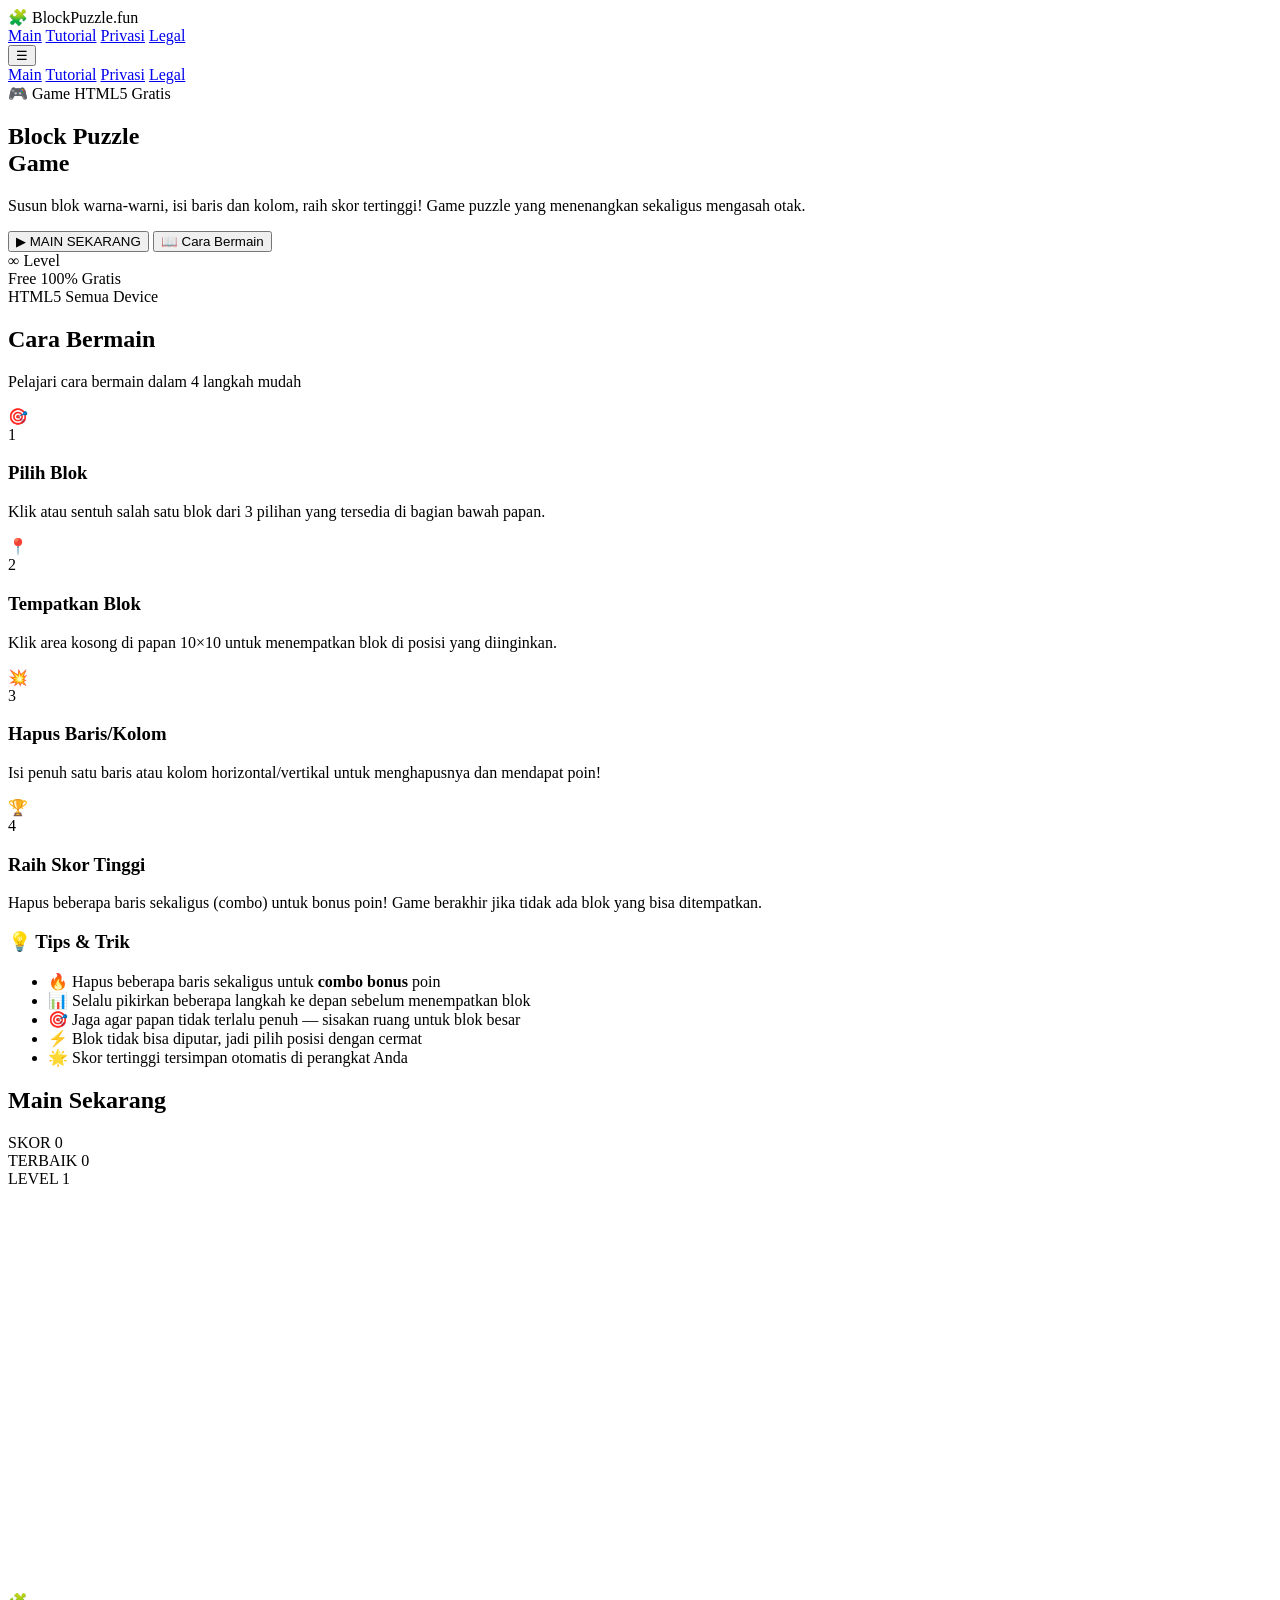
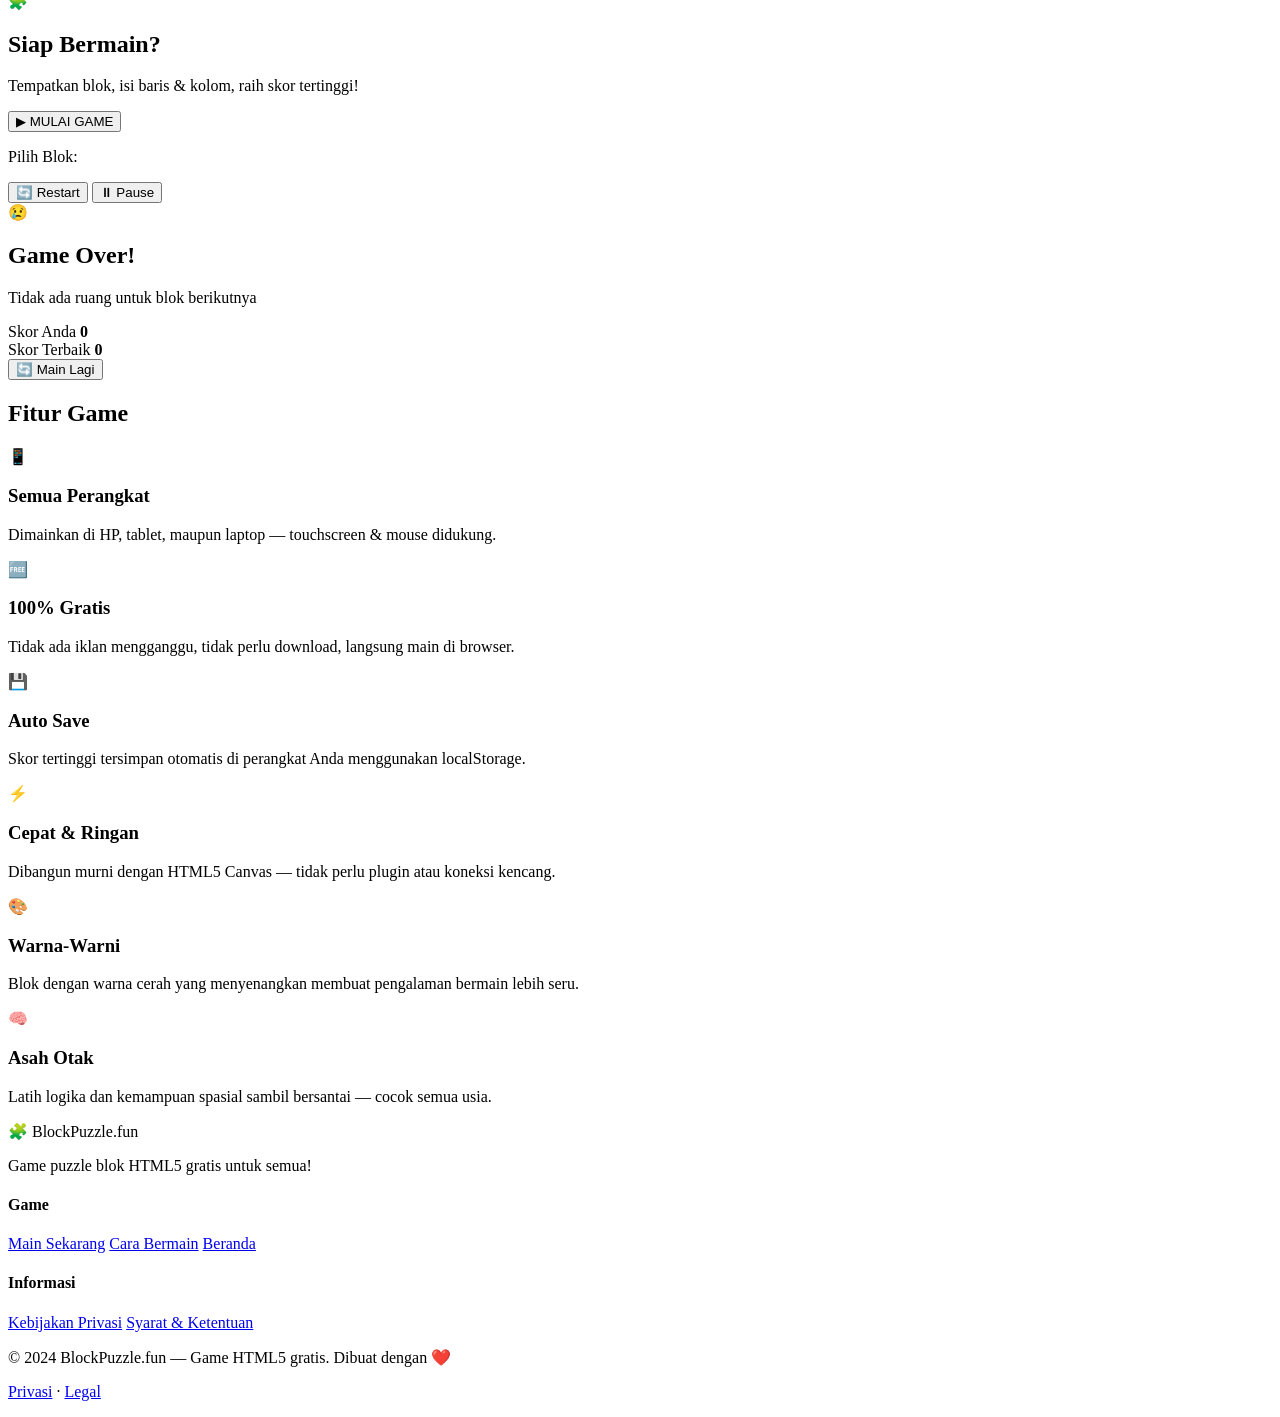
==== index.html @ 4b921b03 "Add index.html" ====
<!DOCTYPE html>
<html lang="id">
<head>
    <meta charset="UTF-8">
    <meta name="viewport" content="width=device-width, initial-scale=1.0">
    <meta name="description" content="Block Puzzle Game - Game puzzle blok seru dan menantang. Susun blok untuk mengisi baris dan kolom!">
    <meta name="keywords" content="block puzzle, game puzzle, html5 game, game gratis">
    <meta name="author" content="BlockPuzzle.fun">
    <meta property="og:title" content="Block Puzzle Game">
    <meta property="og:description" content="Game puzzle blok seru dan menantang secara gratis!">
    <meta property="og:type" content="website">
    <meta property="og:url" content="https://blockpuzzlegame.fun/">
    <title>Block Puzzle Game | BlockPuzzle.fun</title>
    <link rel="stylesheet" href="style.css">
    <link rel="preconnect" href="https://fonts.googleapis.com">
    <link href="https://fonts.googleapis.com/css2?family=Nunito:wght@400;600;700;800;900&display=swap" rel="stylesheet">
    <link rel="icon" type="image/svg+xml" href="favicon.svg">
</head>
<body>

<!-- HEADER -->
<header class="site-header">
    <div class="header-inner">
        <div class="logo">
            <span class="logo-icon">🧩</span>
            <span class="logo-text">Block<span class="logo-accent">Puzzle</span>.fun</span>
        </div>
        <nav class="header-nav">
            <a href="#game-section" class="nav-link">Main</a>
            <a href="#tutorial-section" class="nav-link">Tutorial</a>
            <a href="privacy.html" class="nav-link">Privasi</a>
            <a href="legal.html" class="nav-link">Legal</a>
        </nav>
        <button class="btn-menu" id="menuToggle" aria-label="Menu">☰</button>
    </div>
    <nav class="mobile-nav" id="mobileNav">
        <a href="#game-section" class="nav-link" onclick="closeMobileMenu()">Main</a>
        <a href="#tutorial-section" class="nav-link" onclick="closeMobileMenu()">Tutorial</a>
        <a href="privacy.html" class="nav-link">Privasi</a>
        <a href="legal.html" class="nav-link">Legal</a>
    </nav>
</header>

<!-- HERO / LANDING -->
<section class="hero-section" id="hero">
    <div class="hero-content">
        <div class="hero-badge">🎮 Game HTML5 Gratis</div>
        <h1 class="hero-title">Block Puzzle<br><span class="hero-title-accent">Game</span></h1>
        <p class="hero-desc">Susun blok warna-warni, isi baris dan kolom, raih skor tertinggi! Game puzzle yang menenangkan sekaligus mengasah otak.</p>
        <div class="hero-actions">
            <button class="btn-play" id="heroPlayBtn" onclick="startGame()">
                <span class="btn-play-icon">▶</span> MAIN SEKARANG
            </button>
            <button class="btn-tutorial" onclick="scrollToTutorial()">
                📖 Cara Bermain
            </button>
        </div>
        <div class="hero-stats">
            <div class="stat">
                <span class="stat-num">∞</span>
                <span class="stat-label">Level</span>
            </div>
            <div class="stat">
                <span class="stat-num">Free</span>
                <span class="stat-label">100% Gratis</span>
            </div>
            <div class="stat">
                <span class="stat-num">HTML5</span>
                <span class="stat-label">Semua Device</span>
            </div>
        </div>
    </div>
    <div class="hero-preview">
        <div class="preview-board">
            <div class="preview-grid" id="previewGrid"></div>
        </div>
    </div>
</section>

<!-- TUTORIAL SECTION -->
<section class="tutorial-section" id="tutorial-section">
    <div class="container">
        <h2 class="section-title">Cara Bermain</h2>
        <p class="section-desc">Pelajari cara bermain dalam 4 langkah mudah</p>
        <div class="tutorial-steps">
            <div class="tutorial-step">
                <div class="step-icon">🎯</div>
                <div class="step-num">1</div>
                <h3>Pilih Blok</h3>
                <p>Klik atau sentuh salah satu blok dari 3 pilihan yang tersedia di bagian bawah papan.</p>
            </div>
            <div class="tutorial-step">
                <div class="step-icon">📍</div>
                <div class="step-num">2</div>
                <h3>Tempatkan Blok</h3>
                <p>Klik area kosong di papan 10×10 untuk menempatkan blok di posisi yang diinginkan.</p>
            </div>
            <div class="tutorial-step">
                <div class="step-icon">💥</div>
                <div class="step-num">3</div>
                <h3>Hapus Baris/Kolom</h3>
                <p>Isi penuh satu baris atau kolom horizontal/vertikal untuk menghapusnya dan mendapat poin!</p>
            </div>
            <div class="tutorial-step">
                <div class="step-icon">🏆</div>
                <div class="step-num">4</div>
                <h3>Raih Skor Tinggi</h3>
                <p>Hapus beberapa baris sekaligus (combo) untuk bonus poin! Game berakhir jika tidak ada blok yang bisa ditempatkan.</p>
            </div>
        </div>

        <div class="tutorial-tips">
            <h3>💡 Tips & Trik</h3>
            <ul>
                <li>🔥 Hapus beberapa baris sekaligus untuk <strong>combo bonus</strong> poin</li>
                <li>📊 Selalu pikirkan beberapa langkah ke depan sebelum menempatkan blok</li>
                <li>🎯 Jaga agar papan tidak terlalu penuh — sisakan ruang untuk blok besar</li>
                <li>⚡ Blok tidak bisa diputar, jadi pilih posisi dengan cermat</li>
                <li>🌟 Skor tertinggi tersimpan otomatis di perangkat Anda</li>
            </ul>
        </div>
    </div>
</section>

<!-- GAME SECTION -->
<section class="game-section" id="game-section">
    <div class="container">
        <h2 class="section-title">Main Sekarang</h2>

        <!-- GAME UI -->
        <div class="game-wrapper">
            <!-- Score Panel -->
            <div class="score-panel">
                <div class="score-box">
                    <span class="score-label">SKOR</span>
                    <span class="score-value" id="scoreDisplay">0</span>
                </div>
                <div class="score-box">
                    <span class="score-label">TERBAIK</span>
                    <span class="score-value" id="bestScoreDisplay">0</span>
                </div>
                <div class="score-box">
                    <span class="score-label">LEVEL</span>
                    <span class="score-value" id="levelDisplay">1</span>
                </div>
            </div>

            <!-- Game Board -->
            <div class="board-container">
                <canvas id="gameCanvas" width="400" height="400"></canvas>
                <div class="board-overlay" id="boardOverlay">
                    <div class="overlay-content" id="overlayContent">
                        <div class="start-screen" id="startScreen">
                            <div class="start-icon">🧩</div>
                            <h2>Siap Bermain?</h2>
                            <p>Tempatkan blok, isi baris & kolom, raih skor tertinggi!</p>
                            <button class="btn-start" onclick="startGame()">▶ MULAI GAME</button>
                        </div>
                    </div>
                </div>
            </div>

            <!-- Piece Panel -->
            <div class="piece-panel">
                <p class="piece-label">Pilih Blok:</p>
                <div class="piece-tray" id="pieceTray"></div>
            </div>

            <!-- Game Controls -->
            <div class="game-controls">
                <button class="btn-control" onclick="restartGame()" title="Restart">🔄 Restart</button>
                <button class="btn-control" onclick="togglePause()" id="pauseBtn" title="Pause">⏸ Pause</button>
            </div>
        </div>

        <!-- Combo Message -->
        <div class="combo-msg" id="comboMsg"></div>

        <!-- Game Over Modal -->
        <div class="modal-overlay" id="gameOverModal">
            <div class="modal-box">
                <div class="modal-icon">😢</div>
                <h2>Game Over!</h2>
                <p>Tidak ada ruang untuk blok berikutnya</p>
                <div class="modal-scores">
                    <div class="modal-score-item">
                        <span>Skor Anda</span>
                        <strong id="finalScore">0</strong>
                    </div>
                    <div class="modal-score-item">
                        <span>Skor Terbaik</span>
                        <strong id="finalBest">0</strong>
                    </div>
                </div>
                <div class="modal-actions">
                    <button class="btn-start" onclick="restartGame()">🔄 Main Lagi</button>
                </div>
            </div>
        </div>
    </div>
</section>

<!-- FEATURES SECTION -->
<section class="features-section">
    <div class="container">
        <h2 class="section-title">Fitur Game</h2>
        <div class="features-grid">
            <div class="feature-card">
                <div class="feature-icon">📱</div>
                <h3>Semua Perangkat</h3>
                <p>Dimainkan di HP, tablet, maupun laptop — touchscreen & mouse didukung.</p>
            </div>
            <div class="feature-card">
                <div class="feature-icon">🆓</div>
                <h3>100% Gratis</h3>
                <p>Tidak ada iklan mengganggu, tidak perlu download, langsung main di browser.</p>
            </div>
            <div class="feature-card">
                <div class="feature-icon">💾</div>
                <h3>Auto Save</h3>
                <p>Skor tertinggi tersimpan otomatis di perangkat Anda menggunakan localStorage.</p>
            </div>
            <div class="feature-card">
                <div class="feature-icon">⚡</div>
                <h3>Cepat & Ringan</h3>
                <p>Dibangun murni dengan HTML5 Canvas — tidak perlu plugin atau koneksi kencang.</p>
            </div>
            <div class="feature-card">
                <div class="feature-icon">🎨</div>
                <h3>Warna-Warni</h3>
                <p>Blok dengan warna cerah yang menyenangkan membuat pengalaman bermain lebih seru.</p>
            </div>
            <div class="feature-card">
                <div class="feature-icon">🧠</div>
                <h3>Asah Otak</h3>
                <p>Latih logika dan kemampuan spasial sambil bersantai — cocok semua usia.</p>
            </div>
        </div>
    </div>
</section>

<!-- FOOTER -->
<footer class="site-footer">
    <div class="footer-inner">
        <div class="footer-brand">
            <div class="logo">
                <span class="logo-icon">🧩</span>
                <span class="logo-text">Block<span class="logo-accent">Puzzle</span>.fun</span>
            </div>
            <p class="footer-tagline">Game puzzle blok HTML5 gratis untuk semua!</p>
        </div>
        <div class="footer-links">
            <div class="footer-col">
                <h4>Game</h4>
                <a href="#game-section">Main Sekarang</a>
                <a href="#tutorial-section">Cara Bermain</a>
                <a href="#hero">Beranda</a>
            </div>
            <div class="footer-col">
                <h4>Informasi</h4>
                <a href="privacy.html">Kebijakan Privasi</a>
                <a href="legal.html">Syarat & Ketentuan</a>
            </div>
        </div>
    </div>
    <div class="footer-bottom">
        <p>© 2024 BlockPuzzle.fun — Game HTML5 gratis. Dibuat dengan ❤️</p>
        <p class="footer-legal-links">
            <a href="privacy.html">Privasi</a> · <a href="legal.html">Legal</a>
        </p>
    </div>
</footer>

<script src="game.js"></script>
</body>
</html>
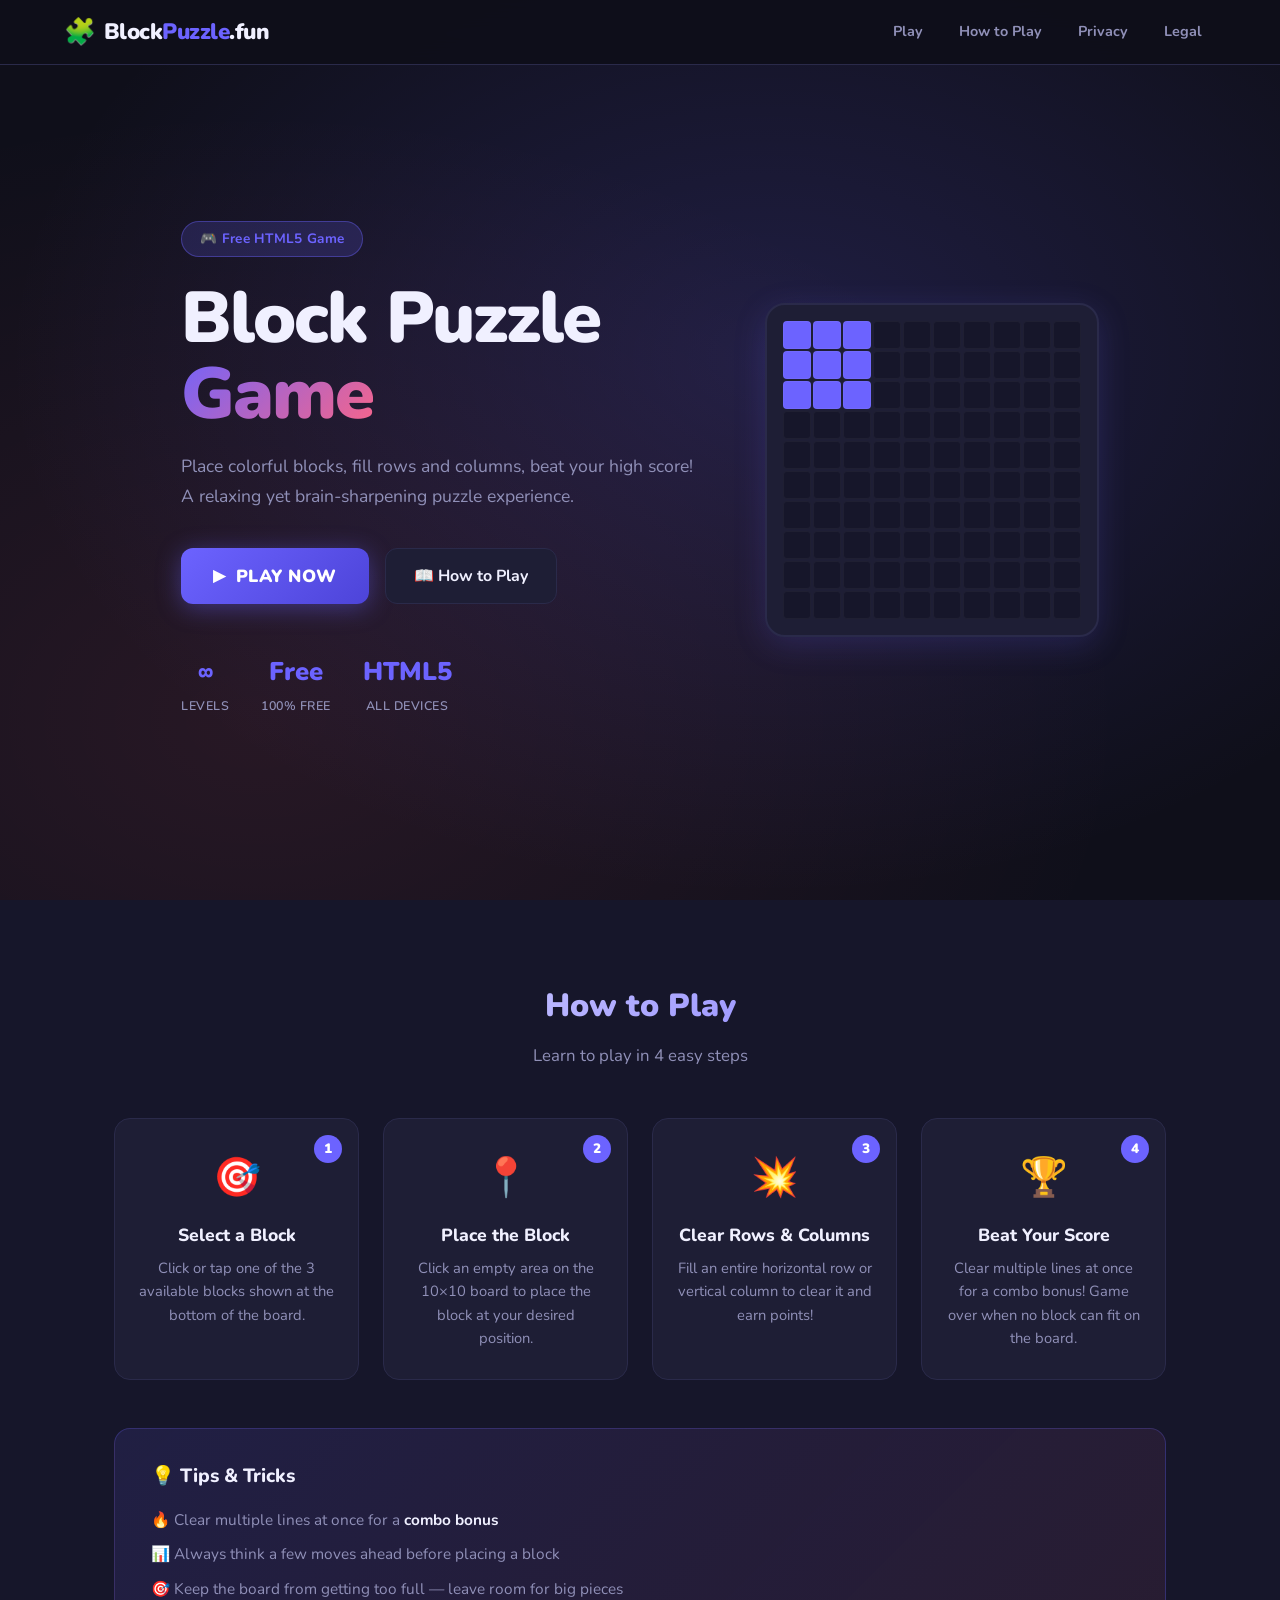
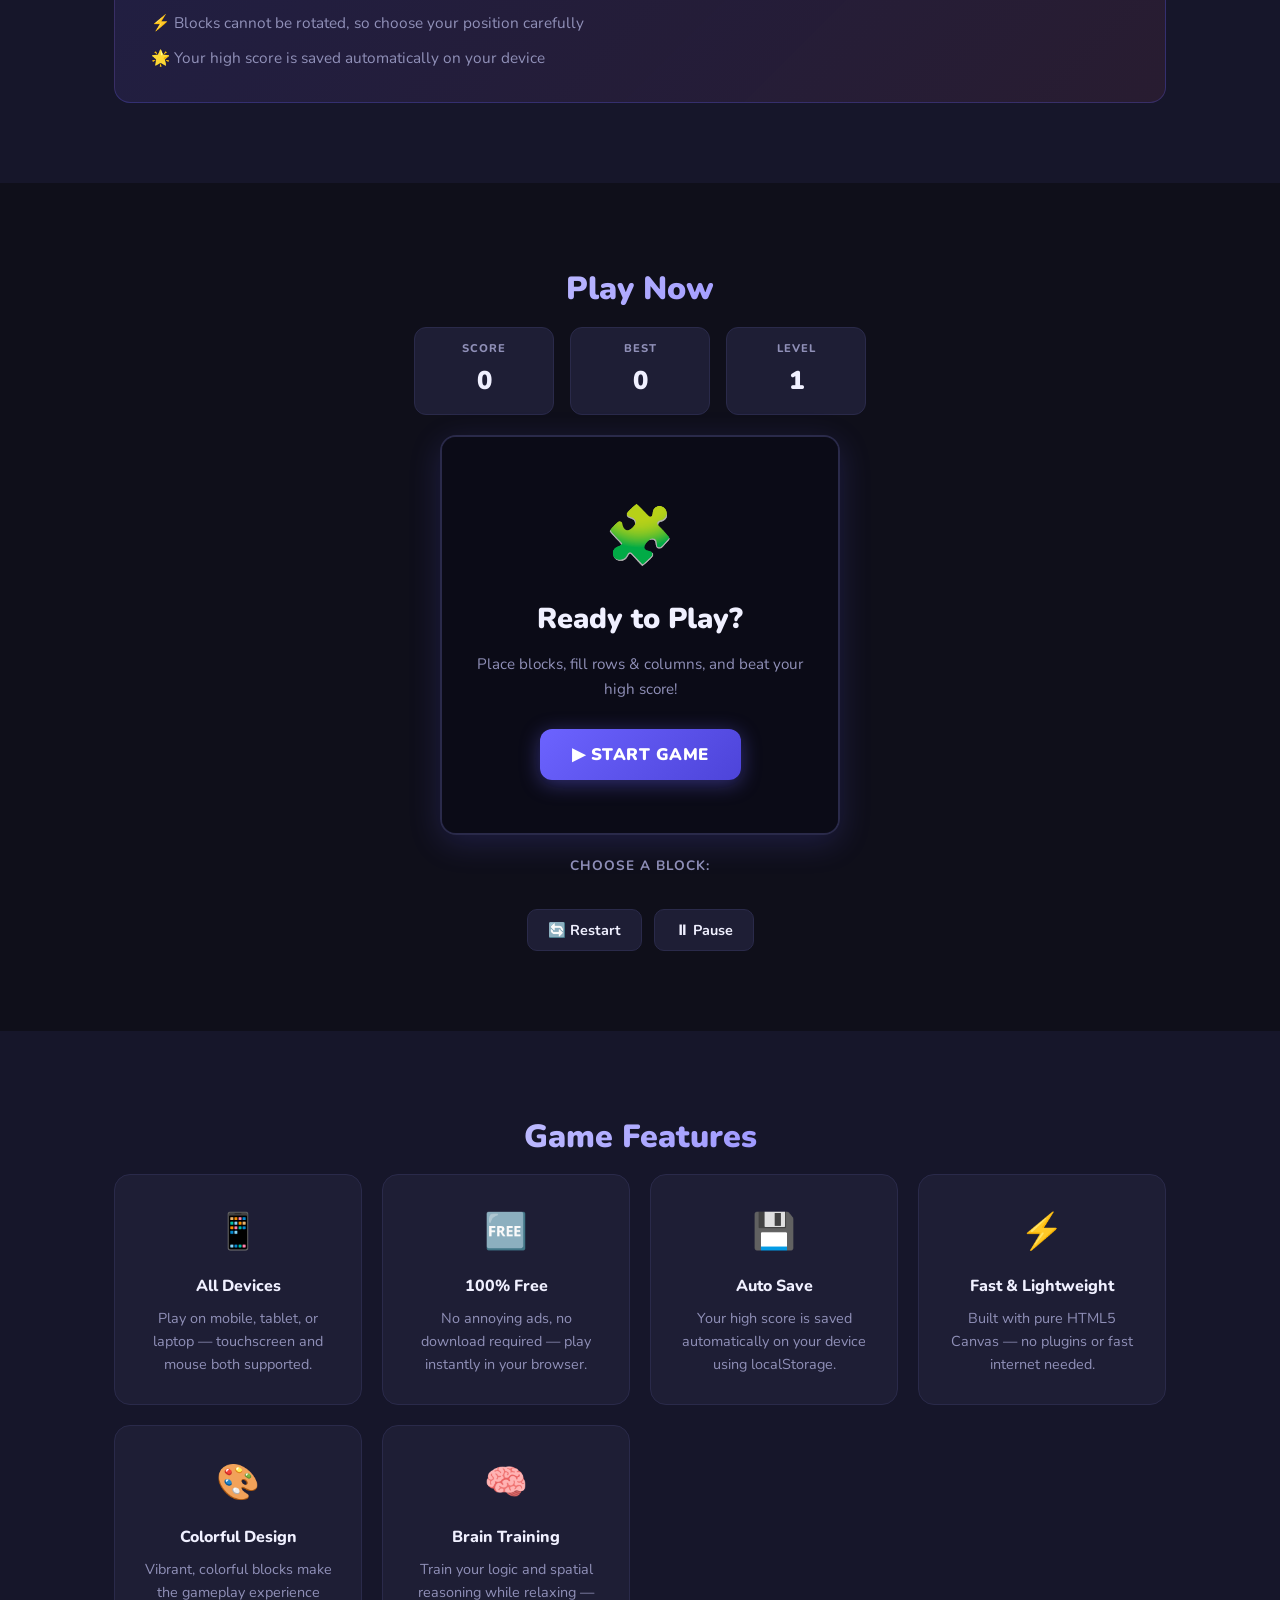
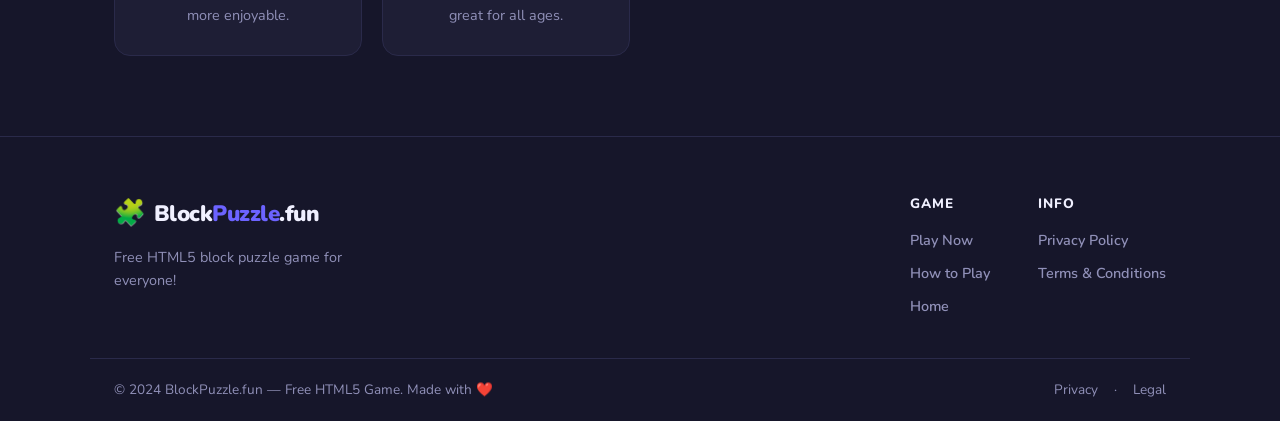
==== commit d75474e6: "Add index.html" ====
--- a/index.html
+++ b/index.html
@@ -1,13 +1,13 @@
 <!DOCTYPE html>
-<html lang="id">
+<html lang="en">
 <head>
     <meta charset="UTF-8">
     <meta name="viewport" content="width=device-width, initial-scale=1.0">
-    <meta name="description" content="Block Puzzle Game - Game puzzle blok seru dan menantang. Susun blok untuk mengisi baris dan kolom!">
-    <meta name="keywords" content="block puzzle, game puzzle, html5 game, game gratis">
+    <meta name="description" content="Block Puzzle Game - A fun and challenging HTML5 block puzzle game. Stack blocks to fill rows and columns!">
+    <meta name="keywords" content="block puzzle, puzzle game, html5 game, free game, brain game">
     <meta name="author" content="BlockPuzzle.fun">
     <meta property="og:title" content="Block Puzzle Game">
-    <meta property="og:description" content="Game puzzle blok seru dan menantang secara gratis!">
+    <meta property="og:description" content="A fun and challenging block puzzle game — free to play!">
     <meta property="og:type" content="website">
     <meta property="og:url" content="https://blockpuzzlegame.fun/">
     <title>Block Puzzle Game | BlockPuzzle.fun</title>
@@ -26,17 +26,17 @@
             <span class="logo-text">Block<span class="logo-accent">Puzzle</span>.fun</span>
         </div>
         <nav class="header-nav">
-            <a href="#game-section" class="nav-link">Main</a>
-            <a href="#tutorial-section" class="nav-link">Tutorial</a>
-            <a href="privacy.html" class="nav-link">Privasi</a>
+            <a href="#game-section" class="nav-link">Play</a>
+            <a href="#tutorial-section" class="nav-link">How to Play</a>
+            <a href="privacy.html" class="nav-link">Privacy</a>
             <a href="legal.html" class="nav-link">Legal</a>
         </nav>
         <button class="btn-menu" id="menuToggle" aria-label="Menu">☰</button>
     </div>
     <nav class="mobile-nav" id="mobileNav">
-        <a href="#game-section" class="nav-link" onclick="closeMobileMenu()">Main</a>
-        <a href="#tutorial-section" class="nav-link" onclick="closeMobileMenu()">Tutorial</a>
-        <a href="privacy.html" class="nav-link">Privasi</a>
+        <a href="#game-section" class="nav-link" onclick="closeMobileMenu()">Play</a>
+        <a href="#tutorial-section" class="nav-link" onclick="closeMobileMenu()">How to Play</a>
+        <a href="privacy.html" class="nav-link">Privacy</a>
         <a href="legal.html" class="nav-link">Legal</a>
     </nav>
 </header>
@@ -44,29 +44,29 @@
 <!-- HERO / LANDING -->
 <section class="hero-section" id="hero">
     <div class="hero-content">
-        <div class="hero-badge">🎮 Game HTML5 Gratis</div>
+        <div class="hero-badge">🎮 Free HTML5 Game</div>
         <h1 class="hero-title">Block Puzzle<br><span class="hero-title-accent">Game</span></h1>
-        <p class="hero-desc">Susun blok warna-warni, isi baris dan kolom, raih skor tertinggi! Game puzzle yang menenangkan sekaligus mengasah otak.</p>
+        <p class="hero-desc">Place colorful blocks, fill rows and columns, beat your high score! A relaxing yet brain-sharpening puzzle experience.</p>
         <div class="hero-actions">
             <button class="btn-play" id="heroPlayBtn" onclick="startGame()">
-                <span class="btn-play-icon">▶</span> MAIN SEKARANG
+                <span class="btn-play-icon">▶</span> PLAY NOW
             </button>
             <button class="btn-tutorial" onclick="scrollToTutorial()">
-                📖 Cara Bermain
+                📖 How to Play
             </button>
         </div>
         <div class="hero-stats">
             <div class="stat">
                 <span class="stat-num">∞</span>
-                <span class="stat-label">Level</span>
+                <span class="stat-label">Levels</span>
             </div>
             <div class="stat">
                 <span class="stat-num">Free</span>
-                <span class="stat-label">100% Gratis</span>
+                <span class="stat-label">100% Free</span>
             </div>
             <div class="stat">
                 <span class="stat-num">HTML5</span>
-                <span class="stat-label">Semua Device</span>
+                <span class="stat-label">All Devices</span>
             </div>
         </div>
     </div>
@@ -80,43 +80,43 @@
 <!-- TUTORIAL SECTION -->
 <section class="tutorial-section" id="tutorial-section">
     <div class="container">
-        <h2 class="section-title">Cara Bermain</h2>
-        <p class="section-desc">Pelajari cara bermain dalam 4 langkah mudah</p>
+        <h2 class="section-title">How to Play</h2>
+        <p class="section-desc">Learn to play in 4 easy steps</p>
         <div class="tutorial-steps">
             <div class="tutorial-step">
                 <div class="step-icon">🎯</div>
                 <div class="step-num">1</div>
-                <h3>Pilih Blok</h3>
-                <p>Klik atau sentuh salah satu blok dari 3 pilihan yang tersedia di bagian bawah papan.</p>
+                <h3>Select a Block</h3>
+                <p>Click or tap one of the 3 available blocks shown at the bottom of the board.</p>
             </div>
             <div class="tutorial-step">
                 <div class="step-icon">📍</div>
                 <div class="step-num">2</div>
-                <h3>Tempatkan Blok</h3>
-                <p>Klik area kosong di papan 10×10 untuk menempatkan blok di posisi yang diinginkan.</p>
+                <h3>Place the Block</h3>
+                <p>Click an empty area on the 10×10 board to place the block at your desired position.</p>
             </div>
             <div class="tutorial-step">
                 <div class="step-icon">💥</div>
                 <div class="step-num">3</div>
-                <h3>Hapus Baris/Kolom</h3>
-                <p>Isi penuh satu baris atau kolom horizontal/vertikal untuk menghapusnya dan mendapat poin!</p>
+                <h3>Clear Rows & Columns</h3>
+                <p>Fill an entire horizontal row or vertical column to clear it and earn points!</p>
             </div>
             <div class="tutorial-step">
                 <div class="step-icon">🏆</div>
                 <div class="step-num">4</div>
-                <h3>Raih Skor Tinggi</h3>
-                <p>Hapus beberapa baris sekaligus (combo) untuk bonus poin! Game berakhir jika tidak ada blok yang bisa ditempatkan.</p>
+                <h3>Beat Your Score</h3>
+                <p>Clear multiple lines at once for a combo bonus! Game over when no block can fit on the board.</p>
             </div>
         </div>
 
         <div class="tutorial-tips">
-            <h3>💡 Tips & Trik</h3>
+            <h3>💡 Tips & Tricks</h3>
             <ul>
-                <li>🔥 Hapus beberapa baris sekaligus untuk <strong>combo bonus</strong> poin</li>
-                <li>📊 Selalu pikirkan beberapa langkah ke depan sebelum menempatkan blok</li>
-                <li>🎯 Jaga agar papan tidak terlalu penuh — sisakan ruang untuk blok besar</li>
-                <li>⚡ Blok tidak bisa diputar, jadi pilih posisi dengan cermat</li>
-                <li>🌟 Skor tertinggi tersimpan otomatis di perangkat Anda</li>
+                <li>🔥 Clear multiple lines at once for a <strong>combo bonus</strong></li>
+                <li>📊 Always think a few moves ahead before placing a block</li>
+                <li>🎯 Keep the board from getting too full — leave room for big pieces</li>
+                <li>⚡ Blocks cannot be rotated, so choose your position carefully</li>
+                <li>🌟 Your high score is saved automatically on your device</li>
             </ul>
         </div>
     </div>
@@ -125,18 +125,18 @@
 <!-- GAME SECTION -->
 <section class="game-section" id="game-section">
     <div class="container">
-        <h2 class="section-title">Main Sekarang</h2>
+        <h2 class="section-title">Play Now</h2>
 
         <!-- GAME UI -->
         <div class="game-wrapper">
             <!-- Score Panel -->
             <div class="score-panel">
                 <div class="score-box">
-                    <span class="score-label">SKOR</span>
+                    <span class="score-label">SCORE</span>
                     <span class="score-value" id="scoreDisplay">0</span>
                 </div>
                 <div class="score-box">
-                    <span class="score-label">TERBAIK</span>
+                    <span class="score-label">BEST</span>
                     <span class="score-value" id="bestScoreDisplay">0</span>
                 </div>
                 <div class="score-box">
@@ -152,9 +152,9 @@
                     <div class="overlay-content" id="overlayContent">
                         <div class="start-screen" id="startScreen">
                             <div class="start-icon">🧩</div>
-                            <h2>Siap Bermain?</h2>
-                            <p>Tempatkan blok, isi baris & kolom, raih skor tertinggi!</p>
-                            <button class="btn-start" onclick="startGame()">▶ MULAI GAME</button>
+                            <h2>Ready to Play?</h2>
+                            <p>Place blocks, fill rows & columns, and beat your high score!</p>
+                            <button class="btn-start" onclick="startGame()">▶ START GAME</button>
                         </div>
                     </div>
                 </div>
@@ -162,7 +162,7 @@
 
             <!-- Piece Panel -->
             <div class="piece-panel">
-                <p class="piece-label">Pilih Blok:</p>
+                <p class="piece-label">Choose a Block:</p>
                 <div class="piece-tray" id="pieceTray"></div>
             </div>
 
@@ -181,19 +181,19 @@
             <div class="modal-box">
                 <div class="modal-icon">😢</div>
                 <h2>Game Over!</h2>
-                <p>Tidak ada ruang untuk blok berikutnya</p>
+                <p>No more room for the next block</p>
                 <div class="modal-scores">
                     <div class="modal-score-item">
-                        <span>Skor Anda</span>
+                        <span>Your Score</span>
                         <strong id="finalScore">0</strong>
                     </div>
                     <div class="modal-score-item">
-                        <span>Skor Terbaik</span>
+                        <span>Best Score</span>
                         <strong id="finalBest">0</strong>
                     </div>
                 </div>
                 <div class="modal-actions">
-                    <button class="btn-start" onclick="restartGame()">🔄 Main Lagi</button>
+                    <button class="btn-start" onclick="restartGame()">🔄 Play Again</button>
                 </div>
             </div>
         </div>
@@ -203,37 +203,37 @@
 <!-- FEATURES SECTION -->
 <section class="features-section">
     <div class="container">
-        <h2 class="section-title">Fitur Game</h2>
+        <h2 class="section-title">Game Features</h2>
         <div class="features-grid">
             <div class="feature-card">
                 <div class="feature-icon">📱</div>
-                <h3>Semua Perangkat</h3>
-                <p>Dimainkan di HP, tablet, maupun laptop — touchscreen & mouse didukung.</p>
+                <h3>All Devices</h3>
+                <p>Play on mobile, tablet, or laptop — touchscreen and mouse both supported.</p>
             </div>
             <div class="feature-card">
                 <div class="feature-icon">🆓</div>
-                <h3>100% Gratis</h3>
-                <p>Tidak ada iklan mengganggu, tidak perlu download, langsung main di browser.</p>
+                <h3>100% Free</h3>
+                <p>No annoying ads, no download required — play instantly in your browser.</p>
             </div>
             <div class="feature-card">
                 <div class="feature-icon">💾</div>
                 <h3>Auto Save</h3>
-                <p>Skor tertinggi tersimpan otomatis di perangkat Anda menggunakan localStorage.</p>
+                <p>Your high score is saved automatically on your device using localStorage.</p>
             </div>
             <div class="feature-card">
                 <div class="feature-icon">⚡</div>
-                <h3>Cepat & Ringan</h3>
-                <p>Dibangun murni dengan HTML5 Canvas — tidak perlu plugin atau koneksi kencang.</p>
+                <h3>Fast & Lightweight</h3>
+                <p>Built with pure HTML5 Canvas — no plugins or fast internet needed.</p>
             </div>
             <div class="feature-card">
                 <div class="feature-icon">🎨</div>
-                <h3>Warna-Warni</h3>
-                <p>Blok dengan warna cerah yang menyenangkan membuat pengalaman bermain lebih seru.</p>
+                <h3>Colorful Design</h3>
+                <p>Vibrant, colorful blocks make the gameplay experience more enjoyable.</p>
             </div>
             <div class="feature-card">
                 <div class="feature-icon">🧠</div>
-                <h3>Asah Otak</h3>
-                <p>Latih logika dan kemampuan spasial sambil bersantai — cocok semua usia.</p>
+                <h3>Brain Training</h3>
+                <p>Train your logic and spatial reasoning while relaxing — great for all ages.</p>
             </div>
         </div>
     </div>
@@ -247,26 +247,26 @@
                 <span class="logo-icon">🧩</span>
                 <span class="logo-text">Block<span class="logo-accent">Puzzle</span>.fun</span>
             </div>
-            <p class="footer-tagline">Game puzzle blok HTML5 gratis untuk semua!</p>
+            <p class="footer-tagline">Free HTML5 block puzzle game for everyone!</p>
         </div>
         <div class="footer-links">
             <div class="footer-col">
                 <h4>Game</h4>
-                <a href="#game-section">Main Sekarang</a>
-                <a href="#tutorial-section">Cara Bermain</a>
-                <a href="#hero">Beranda</a>
+                <a href="#game-section">Play Now</a>
+                <a href="#tutorial-section">How to Play</a>
+                <a href="#hero">Home</a>
             </div>
             <div class="footer-col">
-                <h4>Informasi</h4>
-                <a href="privacy.html">Kebijakan Privasi</a>
-                <a href="legal.html">Syarat & Ketentuan</a>
+                <h4>Info</h4>
+                <a href="privacy.html">Privacy Policy</a>
+                <a href="legal.html">Terms & Conditions</a>
             </div>
         </div>
     </div>
     <div class="footer-bottom">
-        <p>© 2024 BlockPuzzle.fun — Game HTML5 gratis. Dibuat dengan ❤️</p>
+        <p>© 2024 BlockPuzzle.fun — Free HTML5 Game. Made with ❤️</p>
         <p class="footer-legal-links">
-            <a href="privacy.html">Privasi</a> · <a href="legal.html">Legal</a>
+            <a href="privacy.html">Privacy</a> · <a href="legal.html">Legal</a>
         </p>
     </div>
 </footer>
--- a/style.css
+++ b/style.css
@@ -0,0 +1,491 @@
+/* ===== RESET & BASE ===== */
+*, *::before, *::after { box-sizing: border-box; margin: 0; padding: 0; }
+
+:root {
+    --primary: #6c63ff;
+    --primary-dark: #4d44d9;
+    --accent: #ff6584;
+    --accent2: #43e97b;
+    --bg: #0f0f1a;
+    --bg2: #16162a;
+    --bg3: #1e1e35;
+    --card: #1e1e35;
+    --text: #f0f0ff;
+    --text-muted: #9090b8;
+    --border: #2a2a4a;
+    --shadow: 0 8px 32px rgba(108,99,255,0.18);
+    --radius: 16px;
+    --radius-sm: 10px;
+}
+
+html { scroll-behavior: smooth; }
+
+body {
+    font-family: 'Nunito', sans-serif;
+    background: var(--bg);
+    color: var(--text);
+    line-height: 1.6;
+    overflow-x: hidden;
+}
+
+a { color: var(--primary); text-decoration: none; transition: color 0.2s; }
+a:hover { color: var(--accent); }
+
+/* ===== SCROLLBAR ===== */
+::-webkit-scrollbar { width: 6px; }
+::-webkit-scrollbar-track { background: var(--bg2); }
+::-webkit-scrollbar-thumb { background: var(--primary); border-radius: 3px; }
+
+/* ===== HEADER ===== */
+.site-header {
+    position: fixed; top: 0; left: 0; right: 0; z-index: 1000;
+    background: rgba(15,15,26,0.92);
+    backdrop-filter: blur(16px);
+    border-bottom: 1px solid var(--border);
+}
+
+.header-inner {
+    max-width: 1200px; margin: 0 auto;
+    padding: 0 24px;
+    height: 64px;
+    display: flex; align-items: center; justify-content: space-between;
+}
+
+.logo {
+    display: flex; align-items: center; gap: 8px;
+    font-size: 1.4rem; font-weight: 900; letter-spacing: -0.5px;
+    text-decoration: none; color: var(--text);
+}
+.logo-icon { font-size: 1.6rem; }
+.logo-accent { color: var(--primary); }
+
+.header-nav { display: flex; gap: 8px; align-items: center; }
+.nav-link {
+    padding: 6px 14px; border-radius: 8px; font-weight: 700; font-size: 0.9rem;
+    color: var(--text-muted); transition: all 0.2s;
+}
+.nav-link:hover { color: var(--text); background: var(--bg3); }
+
+.btn-menu {
+    display: none; background: none; border: none; color: var(--text);
+    font-size: 1.5rem; cursor: pointer; padding: 4px 8px;
+}
+
+.mobile-nav {
+    display: none; flex-direction: column;
+    padding: 12px 24px 16px;
+    border-top: 1px solid var(--border);
+    background: var(--bg2);
+}
+.mobile-nav.open { display: flex; }
+.mobile-nav .nav-link { padding: 10px 0; font-size: 1rem; border-bottom: 1px solid var(--border); }
+
+@media (max-width: 700px) {
+    .header-nav { display: none; }
+    .btn-menu { display: block; }
+}
+
+/* ===== CONTAINER ===== */
+.container { max-width: 1100px; margin: 0 auto; padding: 0 24px; }
+
+/* ===== SECTION TITLES ===== */
+.section-title {
+    font-size: 2rem; font-weight: 900; text-align: center;
+    margin-bottom: 12px;
+    background: linear-gradient(135deg, var(--text), var(--primary));
+    -webkit-background-clip: text; -webkit-text-fill-color: transparent;
+}
+.section-desc {
+    text-align: center; color: var(--text-muted);
+    font-size: 1.05rem; margin-bottom: 48px;
+}
+
+/* ===== HERO SECTION ===== */
+.hero-section {
+    min-height: 100vh;
+    display: flex; align-items: center; justify-content: center;
+    gap: 64px; flex-wrap: wrap;
+    padding: 100px 40px 60px;
+    background: radial-gradient(ellipse at 60% 40%, rgba(108,99,255,0.18) 0%, transparent 70%),
+                radial-gradient(ellipse at 20% 80%, rgba(255,101,132,0.10) 0%, transparent 60%),
+                var(--bg);
+}
+
+.hero-content { max-width: 520px; }
+
+.hero-badge {
+    display: inline-block;
+    background: rgba(108,99,255,0.18); border: 1px solid rgba(108,99,255,0.4);
+    color: var(--primary); border-radius: 99px;
+    padding: 6px 18px; font-size: 0.85rem; font-weight: 700;
+    margin-bottom: 24px; letter-spacing: 0.3px;
+}
+
+.hero-title {
+    font-size: clamp(2.8rem, 6vw, 4.5rem); font-weight: 900;
+    line-height: 1.05; margin-bottom: 20px;
+    letter-spacing: -2px;
+}
+.hero-title-accent {
+    background: linear-gradient(135deg, var(--primary), var(--accent));
+    -webkit-background-clip: text; -webkit-text-fill-color: transparent;
+}
+
+.hero-desc {
+    font-size: 1.1rem; color: var(--text-muted);
+    margin-bottom: 36px; line-height: 1.7;
+}
+
+.hero-actions { display: flex; gap: 16px; flex-wrap: wrap; margin-bottom: 48px; }
+
+.btn-play {
+    display: flex; align-items: center; gap: 10px;
+    background: linear-gradient(135deg, var(--primary), var(--primary-dark));
+    color: #fff; border: none; border-radius: 12px;
+    padding: 16px 32px; font-size: 1.1rem; font-weight: 900;
+    cursor: pointer; letter-spacing: 0.5px;
+    box-shadow: 0 4px 24px rgba(108,99,255,0.4);
+    transition: all 0.2s; font-family: 'Nunito', sans-serif;
+}
+.btn-play:hover { transform: translateY(-2px); box-shadow: 0 8px 32px rgba(108,99,255,0.5); }
+.btn-play:active { transform: translateY(0); }
+.btn-play-icon { font-size: 1rem; }
+
+.btn-tutorial {
+    background: var(--bg3); border: 1px solid var(--border);
+    color: var(--text); border-radius: 12px;
+    padding: 16px 28px; font-size: 1rem; font-weight: 700;
+    cursor: pointer; transition: all 0.2s; font-family: 'Nunito', sans-serif;
+}
+.btn-tutorial:hover { background: var(--border); transform: translateY(-2px); }
+
+.hero-stats {
+    display: flex; gap: 32px; flex-wrap: wrap;
+}
+.stat { text-align: center; }
+.stat-num { display: block; font-size: 1.6rem; font-weight: 900; color: var(--primary); }
+.stat-label { font-size: 0.78rem; color: var(--text-muted); font-weight: 600; text-transform: uppercase; letter-spacing: 0.5px; }
+
+/* ===== HERO PREVIEW ===== */
+.hero-preview {
+    display: flex; align-items: center; justify-content: center;
+}
+.preview-board {
+    background: var(--bg3); border: 2px solid var(--border);
+    border-radius: 20px; padding: 16px;
+    box-shadow: var(--shadow);
+}
+.preview-grid {
+    display: grid; grid-template-columns: repeat(10, 28px);
+    grid-template-rows: repeat(10, 28px);
+    gap: 2px;
+}
+.preview-cell {
+    width: 28px; height: 28px;
+    border-radius: 4px;
+    background: var(--bg2);
+    border: 1px solid rgba(255,255,255,0.04);
+    transition: background 0.3s;
+}
+.preview-cell.filled { animation: cellPop 0.3s ease; }
+
+@keyframes cellPop {
+    0% { transform: scale(0.7); opacity: 0.5; }
+    60% { transform: scale(1.1); }
+    100% { transform: scale(1); opacity: 1; }
+}
+
+/* ===== TUTORIAL SECTION ===== */
+.tutorial-section {
+    padding: 80px 0;
+    background: var(--bg2);
+}
+
+.tutorial-steps {
+    display: grid; grid-template-columns: repeat(auto-fit, minmax(220px, 1fr));
+    gap: 24px; margin-bottom: 48px;
+}
+
+.tutorial-step {
+    background: var(--bg3); border: 1px solid var(--border);
+    border-radius: var(--radius); padding: 28px 24px;
+    text-align: center; position: relative;
+    transition: transform 0.2s, box-shadow 0.2s;
+}
+.tutorial-step:hover { transform: translateY(-4px); box-shadow: var(--shadow); }
+
+.step-icon { font-size: 2.4rem; margin-bottom: 12px; display: block; }
+.step-num {
+    position: absolute; top: 16px; right: 16px;
+    background: var(--primary); color: #fff;
+    width: 28px; height: 28px; border-radius: 50%;
+    display: flex; align-items: center; justify-content: center;
+    font-size: 0.85rem; font-weight: 900;
+}
+.tutorial-step h3 { font-size: 1.1rem; font-weight: 800; margin-bottom: 8px; }
+.tutorial-step p { color: var(--text-muted); font-size: 0.92rem; line-height: 1.6; }
+
+.tutorial-tips {
+    background: linear-gradient(135deg, rgba(108,99,255,0.12), rgba(255,101,132,0.08));
+    border: 1px solid rgba(108,99,255,0.25);
+    border-radius: var(--radius); padding: 32px 36px;
+}
+.tutorial-tips h3 { font-size: 1.2rem; font-weight: 800; margin-bottom: 16px; }
+.tutorial-tips ul { list-style: none; display: flex; flex-direction: column; gap: 10px; }
+.tutorial-tips li { font-size: 0.96rem; color: var(--text-muted); line-height: 1.6; }
+.tutorial-tips li strong { color: var(--text); }
+
+/* ===== GAME SECTION ===== */
+.game-section {
+    padding: 80px 0;
+    background: var(--bg);
+}
+
+.game-wrapper {
+    display: flex; flex-direction: column; align-items: center; gap: 20px;
+    max-width: 520px; margin: 0 auto;
+}
+
+/* Score Panel */
+.score-panel {
+    display: flex; gap: 16px; width: 100%;
+    justify-content: center;
+}
+.score-box {
+    flex: 1; background: var(--bg3); border: 1px solid var(--border);
+    border-radius: 12px; padding: 12px 8px; text-align: center;
+    max-width: 140px;
+}
+.score-label { display: block; font-size: 0.7rem; font-weight: 800; color: var(--text-muted); text-transform: uppercase; letter-spacing: 1px; margin-bottom: 4px; }
+.score-value { display: block; font-size: 1.6rem; font-weight: 900; color: var(--text); }
+
+/* Board */
+.board-container {
+    position: relative;
+    width: 400px; height: 400px;
+    border-radius: var(--radius); overflow: hidden;
+    border: 2px solid var(--border);
+    box-shadow: var(--shadow);
+}
+#gameCanvas {
+    display: block;
+    touch-action: none;
+    cursor: pointer;
+}
+.board-overlay {
+    position: absolute; inset: 0;
+    display: flex; align-items: center; justify-content: center;
+    background: rgba(10,10,20,0.85);
+    backdrop-filter: blur(4px);
+    z-index: 10;
+    transition: opacity 0.3s;
+}
+.board-overlay.hidden { display: none; }
+
+.overlay-content { text-align: center; padding: 32px; }
+.start-screen .start-icon { font-size: 3.5rem; margin-bottom: 16px; display: block; }
+.start-screen h2 { font-size: 1.8rem; font-weight: 900; margin-bottom: 10px; }
+.start-screen p { color: var(--text-muted); margin-bottom: 28px; font-size: 0.95rem; }
+
+.btn-start {
+    background: linear-gradient(135deg, var(--primary), var(--primary-dark));
+    color: #fff; border: none; border-radius: 12px;
+    padding: 14px 32px; font-size: 1.05rem; font-weight: 900;
+    cursor: pointer; transition: all 0.2s;
+    font-family: 'Nunito', sans-serif; letter-spacing: 0.5px;
+    box-shadow: 0 4px 20px rgba(108,99,255,0.4);
+}
+.btn-start:hover { transform: translateY(-2px); box-shadow: 0 8px 32px rgba(108,99,255,0.5); }
+
+/* Piece Tray */
+.piece-panel { width: 100%; text-align: center; }
+.piece-label { font-size: 0.85rem; font-weight: 700; color: var(--text-muted); text-transform: uppercase; letter-spacing: 1px; margin-bottom: 12px; }
+.piece-tray {
+    display: flex; gap: 16px; justify-content: center; align-items: flex-end;
+    flex-wrap: wrap;
+}
+.piece-container {
+    background: var(--bg3); border: 2px solid var(--border);
+    border-radius: 12px; padding: 12px;
+    cursor: pointer; transition: all 0.2s;
+    min-width: 80px; min-height: 80px;
+    display: flex; align-items: center; justify-content: center;
+}
+.piece-container:hover:not(.selected):not(.used) { border-color: var(--primary); transform: translateY(-3px); }
+.piece-container.selected {
+    border-color: var(--primary);
+    background: rgba(108,99,255,0.12);
+    box-shadow: 0 0 0 3px rgba(108,99,255,0.3);
+    transform: translateY(-4px);
+}
+.piece-container.used { opacity: 0.25; cursor: not-allowed; }
+
+/* Game Controls */
+.game-controls { display: flex; gap: 12px; }
+.btn-control {
+    background: var(--bg3); border: 1px solid var(--border);
+    color: var(--text); border-radius: 10px;
+    padding: 10px 20px; font-size: 0.9rem; font-weight: 700;
+    cursor: pointer; transition: all 0.2s; font-family: 'Nunito', sans-serif;
+}
+.btn-control:hover { background: var(--border); transform: translateY(-1px); }
+
+/* Combo Message */
+.combo-msg {
+    position: fixed; top: 50%; left: 50%; transform: translate(-50%, -50%);
+    background: linear-gradient(135deg, var(--primary), var(--accent));
+    color: #fff; padding: 16px 32px; border-radius: 14px;
+    font-size: 1.5rem; font-weight: 900; letter-spacing: 0.5px;
+    pointer-events: none; opacity: 0; z-index: 999;
+    transition: opacity 0.3s;
+    box-shadow: 0 8px 32px rgba(108,99,255,0.4);
+}
+.combo-msg.show {
+    opacity: 1;
+    animation: comboPop 0.6s ease forwards;
+}
+@keyframes comboPop {
+    0% { transform: translate(-50%, -50%) scale(0.7); opacity: 0; }
+    30% { transform: translate(-50%, -60%) scale(1.15); opacity: 1; }
+    70% { transform: translate(-50%, -60%) scale(1); opacity: 1; }
+    100% { transform: translate(-50%, -70%) scale(0.9); opacity: 0; }
+}
+
+/* Game Over Modal */
+.modal-overlay {
+    display: none; position: fixed; inset: 0; z-index: 2000;
+    background: rgba(0,0,0,0.7); backdrop-filter: blur(6px);
+    align-items: center; justify-content: center;
+}
+.modal-overlay.show { display: flex; }
+.modal-box {
+    background: var(--bg3); border: 1px solid var(--border);
+    border-radius: 20px; padding: 40px 36px;
+    text-align: center; max-width: 360px; width: 90%;
+    box-shadow: 0 20px 64px rgba(0,0,0,0.5);
+    animation: modalIn 0.3s ease;
+}
+@keyframes modalIn {
+    from { transform: scale(0.85); opacity: 0; }
+    to { transform: scale(1); opacity: 1; }
+}
+.modal-icon { font-size: 3.5rem; margin-bottom: 16px; display: block; }
+.modal-box h2 { font-size: 1.8rem; font-weight: 900; margin-bottom: 8px; }
+.modal-box > p { color: var(--text-muted); margin-bottom: 24px; }
+.modal-scores {
+    display: flex; gap: 16px; justify-content: center; margin-bottom: 28px;
+}
+.modal-score-item {
+    background: var(--bg2); border: 1px solid var(--border);
+    border-radius: 12px; padding: 14px 24px; text-align: center; flex: 1;
+}
+.modal-score-item span { display: block; font-size: 0.75rem; color: var(--text-muted); font-weight: 700; text-transform: uppercase; letter-spacing: 1px; margin-bottom: 6px; }
+.modal-score-item strong { font-size: 1.6rem; font-weight: 900; color: var(--primary); }
+.modal-actions { display: flex; gap: 12px; justify-content: center; }
+
+/* ===== FEATURES SECTION ===== */
+.features-section {
+    padding: 80px 0;
+    background: var(--bg2);
+}
+
+.features-grid {
+    display: grid; grid-template-columns: repeat(auto-fit, minmax(200px, 1fr));
+    gap: 20px;
+}
+
+.feature-card {
+    background: var(--bg3); border: 1px solid var(--border);
+    border-radius: var(--radius); padding: 28px 24px; text-align: center;
+    transition: transform 0.2s, box-shadow 0.2s;
+}
+.feature-card:hover { transform: translateY(-4px); box-shadow: var(--shadow); }
+.feature-icon { font-size: 2.2rem; margin-bottom: 14px; display: block; }
+.feature-card h3 { font-size: 1rem; font-weight: 800; margin-bottom: 8px; }
+.feature-card p { color: var(--text-muted); font-size: 0.9rem; line-height: 1.6; }
+
+/* ===== FOOTER ===== */
+.site-footer {
+    background: var(--bg2); border-top: 1px solid var(--border);
+    padding: 56px 0 0;
+}
+
+.footer-inner {
+    max-width: 1100px; margin: 0 auto; padding: 0 24px;
+    display: flex; gap: 48px; flex-wrap: wrap; justify-content: space-between;
+    margin-bottom: 40px;
+}
+
+.footer-brand { max-width: 280px; }
+.footer-tagline { color: var(--text-muted); margin-top: 12px; font-size: 0.9rem; line-height: 1.6; }
+
+.footer-links { display: flex; gap: 48px; flex-wrap: wrap; }
+.footer-col { display: flex; flex-direction: column; gap: 10px; }
+.footer-col h4 { font-size: 0.85rem; font-weight: 800; color: var(--text); text-transform: uppercase; letter-spacing: 1px; margin-bottom: 4px; }
+.footer-col a { color: var(--text-muted); font-size: 0.9rem; font-weight: 600; transition: color 0.2s; }
+.footer-col a:hover { color: var(--text); }
+
+.footer-bottom {
+    max-width: 1100px; margin: 0 auto; padding: 20px 24px;
+    border-top: 1px solid var(--border);
+    display: flex; align-items: center; justify-content: space-between;
+    flex-wrap: wrap; gap: 8px;
+}
+.footer-bottom p { color: var(--text-muted); font-size: 0.85rem; }
+.footer-legal-links { display: flex; gap: 16px; }
+.footer-legal-links a { color: var(--text-muted); font-size: 0.85rem; }
+.footer-legal-links a:hover { color: var(--text); }
+
+/* ===== RESPONSIVE ===== */
+@media (max-width: 900px) {
+    .hero-section { padding: 90px 24px 60px; gap: 40px; }
+    .preview-grid { grid-template-columns: repeat(10, 24px); grid-template-rows: repeat(10, 24px); }
+    .preview-cell { width: 24px; height: 24px; }
+}
+
+@media (max-width: 600px) {
+    .hero-section { flex-direction: column; text-align: center; }
+    .hero-actions { justify-content: center; }
+    .hero-stats { justify-content: center; }
+    .hero-preview { display: none; }
+    .board-container { width: 320px; height: 320px; }
+    #gameCanvas { width: 320px; height: 320px; }
+    .score-box { padding: 10px 6px; }
+    .score-value { font-size: 1.3rem; }
+    .tutorial-tips { padding: 24px 20px; }
+    .footer-inner { flex-direction: column; gap: 32px; }
+    .footer-bottom { flex-direction: column; text-align: center; }
+    .section-title { font-size: 1.6rem; }
+}
+
+/* ===== PAGE HEADER (privacy/legal) ===== */
+.page-hero {
+    padding: 110px 24px 60px;
+    text-align: center;
+    background: radial-gradient(ellipse at 50% 0%, rgba(108,99,255,0.18) 0%, transparent 70%), var(--bg);
+}
+.page-hero h1 { font-size: 2.4rem; font-weight: 900; margin-bottom: 12px; }
+.page-hero p { color: var(--text-muted); font-size: 1rem; }
+
+.content-section {
+    padding: 60px 0 80px;
+    background: var(--bg2);
+}
+.content-section .container {
+    max-width: 780px;
+}
+.content-section h2 {
+    font-size: 1.3rem; font-weight: 800; color: var(--text);
+    margin: 32px 0 12px; padding-bottom: 8px;
+    border-bottom: 1px solid var(--border);
+}
+.content-section h2:first-child { margin-top: 0; }
+.content-section p { color: var(--text-muted); margin-bottom: 14px; line-height: 1.8; font-size: 0.96rem; }
+.content-section ul { color: var(--text-muted); padding-left: 20px; margin-bottom: 14px; }
+.content-section ul li { margin-bottom: 6px; line-height: 1.7; font-size: 0.96rem; }
+.content-section a { color: var(--primary); }
+.content-section .last-updated {
+    background: rgba(108,99,255,0.1); border: 1px solid rgba(108,99,255,0.2);
+    border-radius: 10px; padding: 12px 18px;
+    font-size: 0.85rem; color: var(--text-muted); margin-bottom: 32px; display: inline-block;
+}
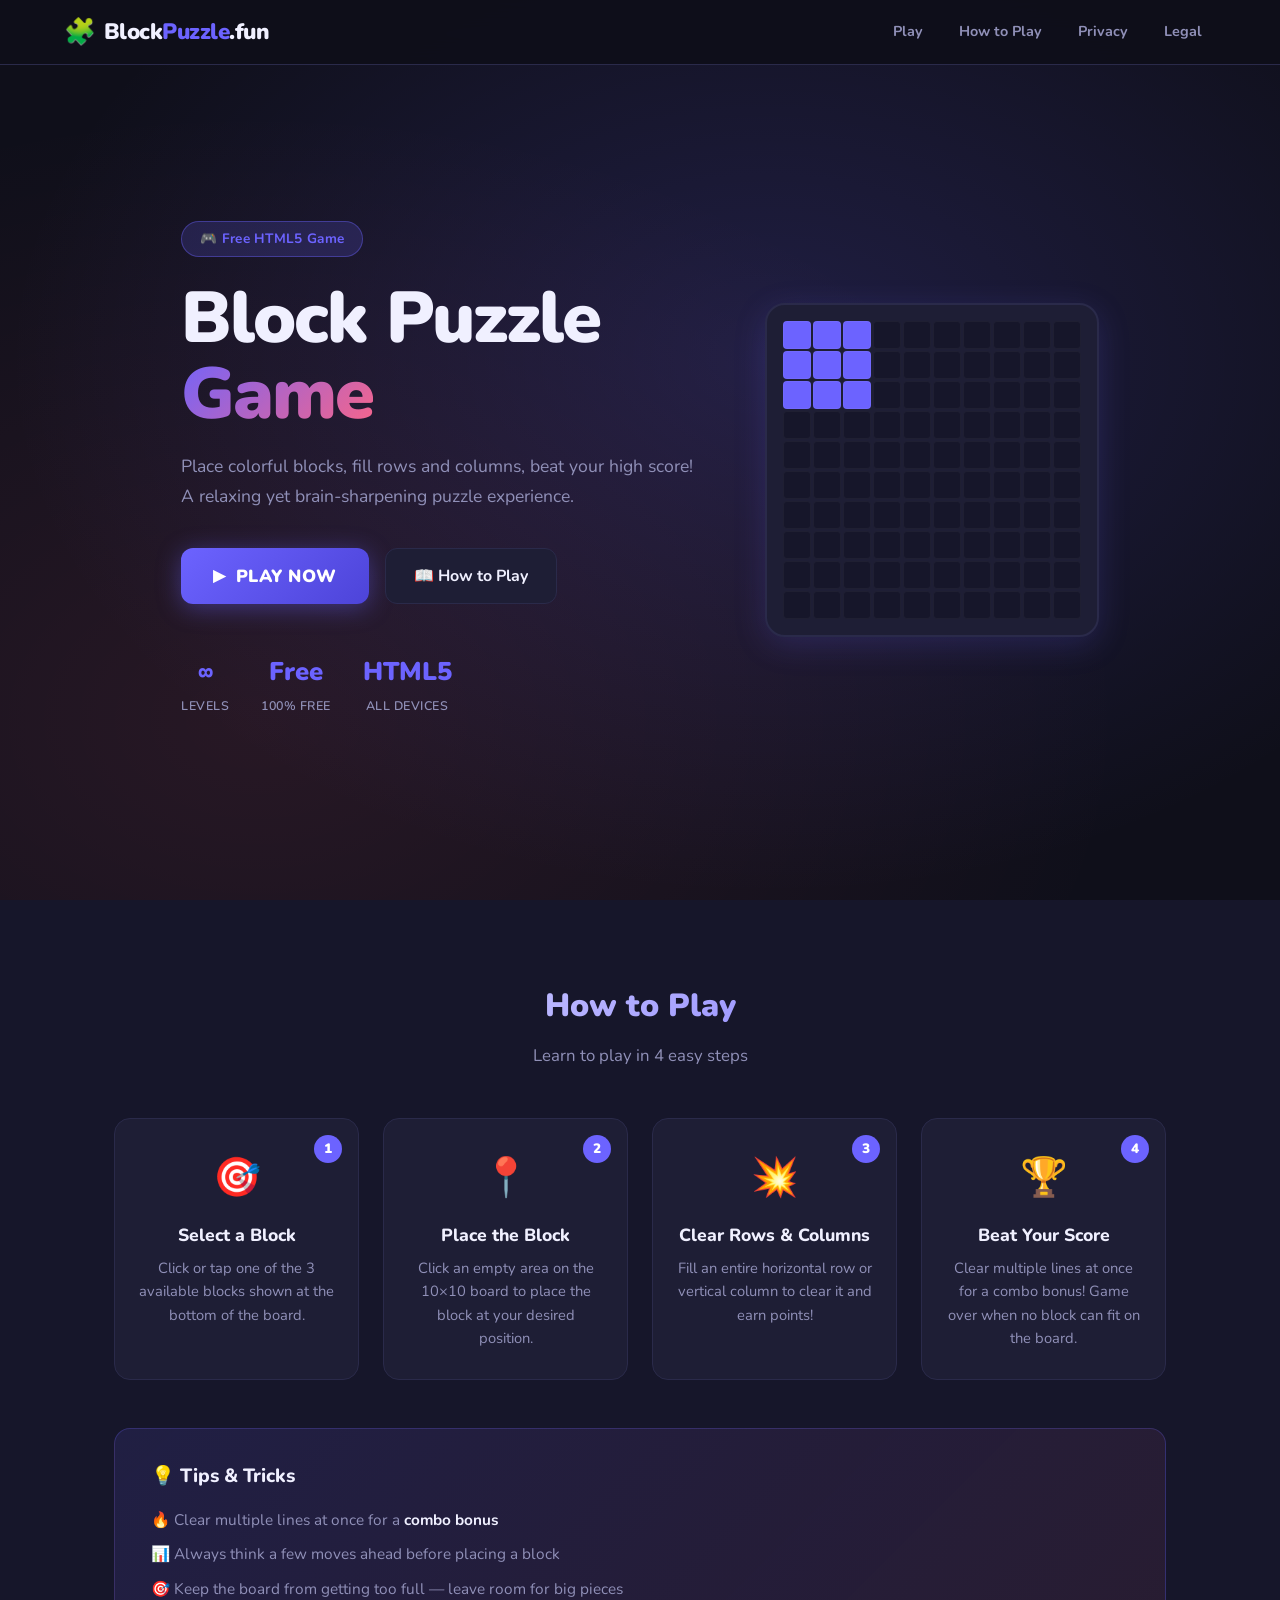
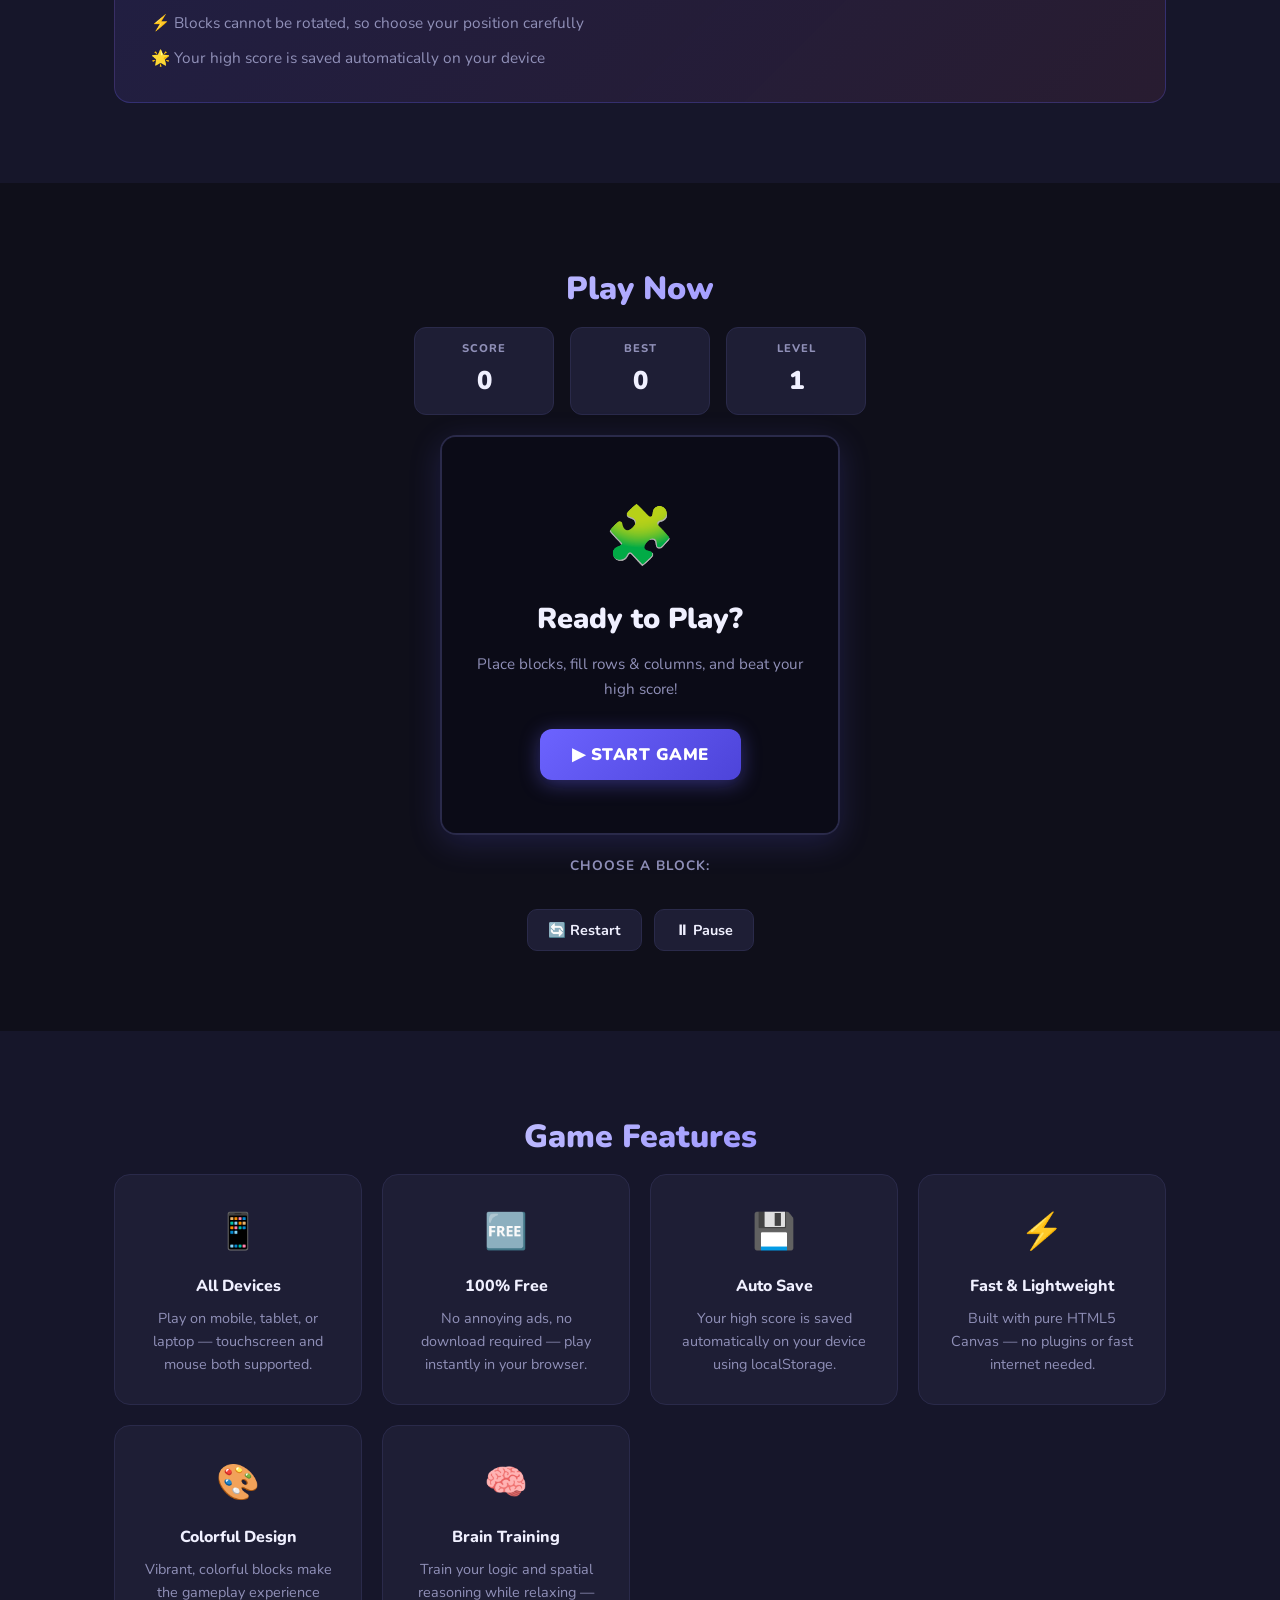
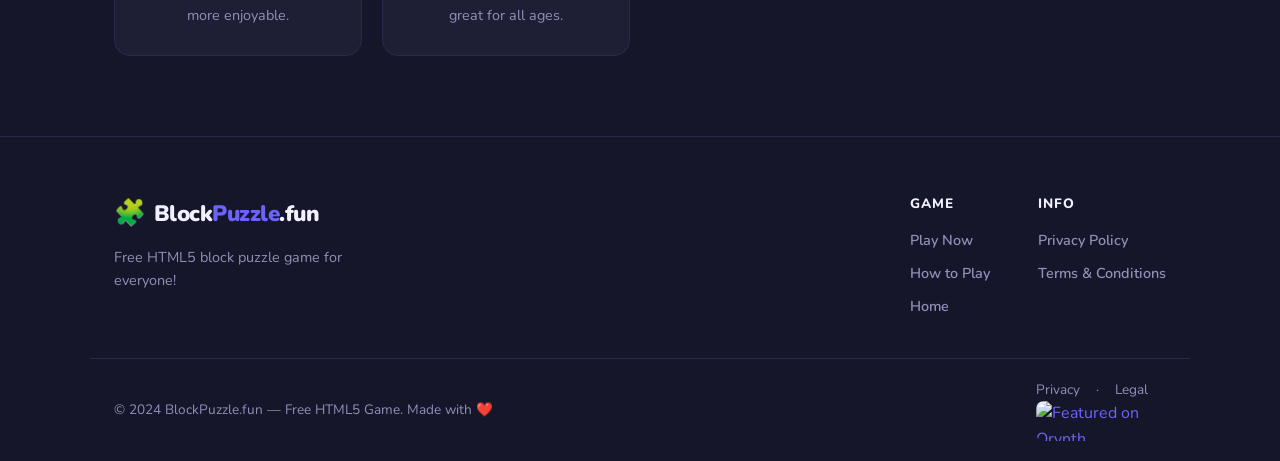
==== commit 45d91934: "Add index.html" ====
--- a/index.html
+++ b/index.html
@@ -265,9 +265,14 @@
     </div>
     <div class="footer-bottom">
         <p>© 2024 BlockPuzzle.fun — Free HTML5 Game. Made with ❤️</p>
-        <p class="footer-legal-links">
-            <a href="privacy.html">Privacy</a> · <a href="legal.html">Legal</a>
-        </p>
+        <div class="footer-bottom-right">
+            <p class="footer-legal-links">
+                <a href="privacy.html">Privacy</a> · <a href="legal.html">Legal</a>
+            </p>
+            <a href="https://orynth.dev/projects/block-puzzle-game" target="_blank" rel="noopener">
+                <img src="https://orynth.dev/api/badge/block-puzzle-game?theme=dark&style=default" alt="Featured on Orynth" width="130" height="40" style="display:block;border-radius:8px;" />
+            </a>
+        </div>
     </div>
 </footer>
 
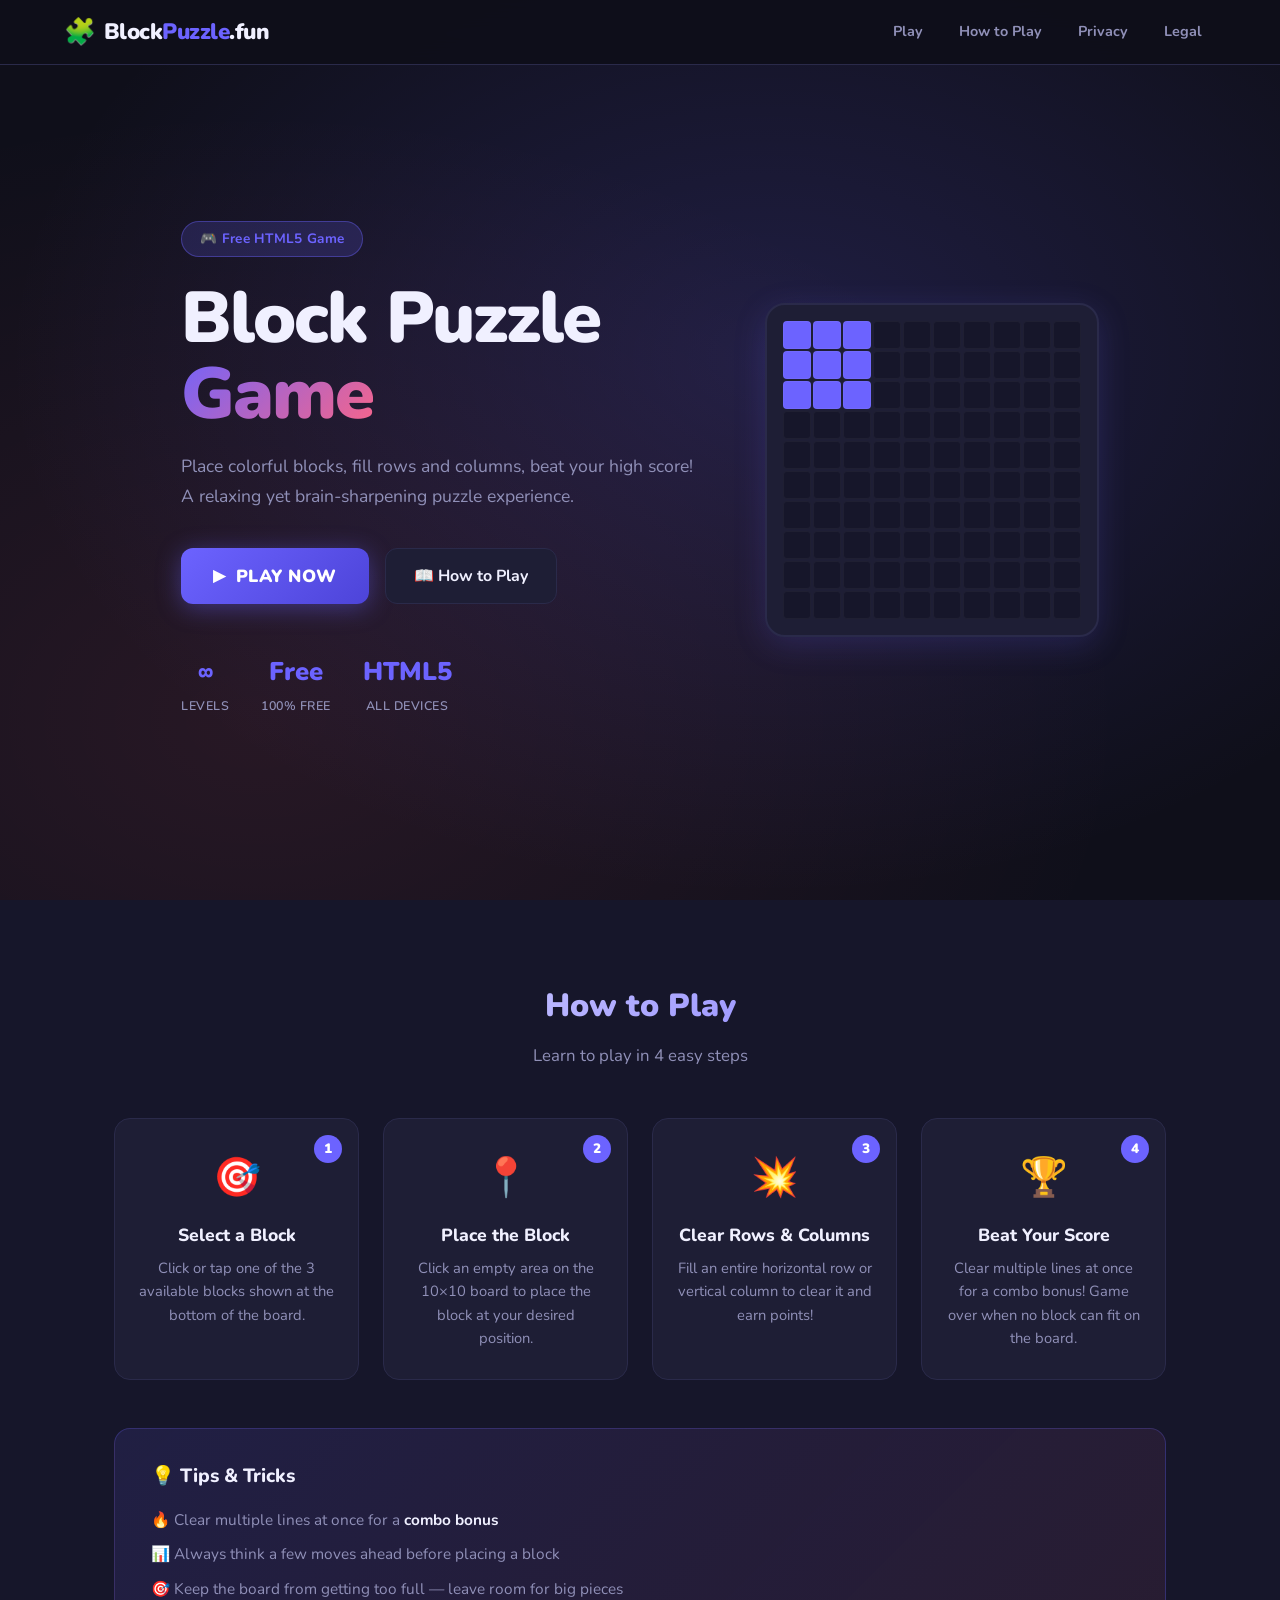
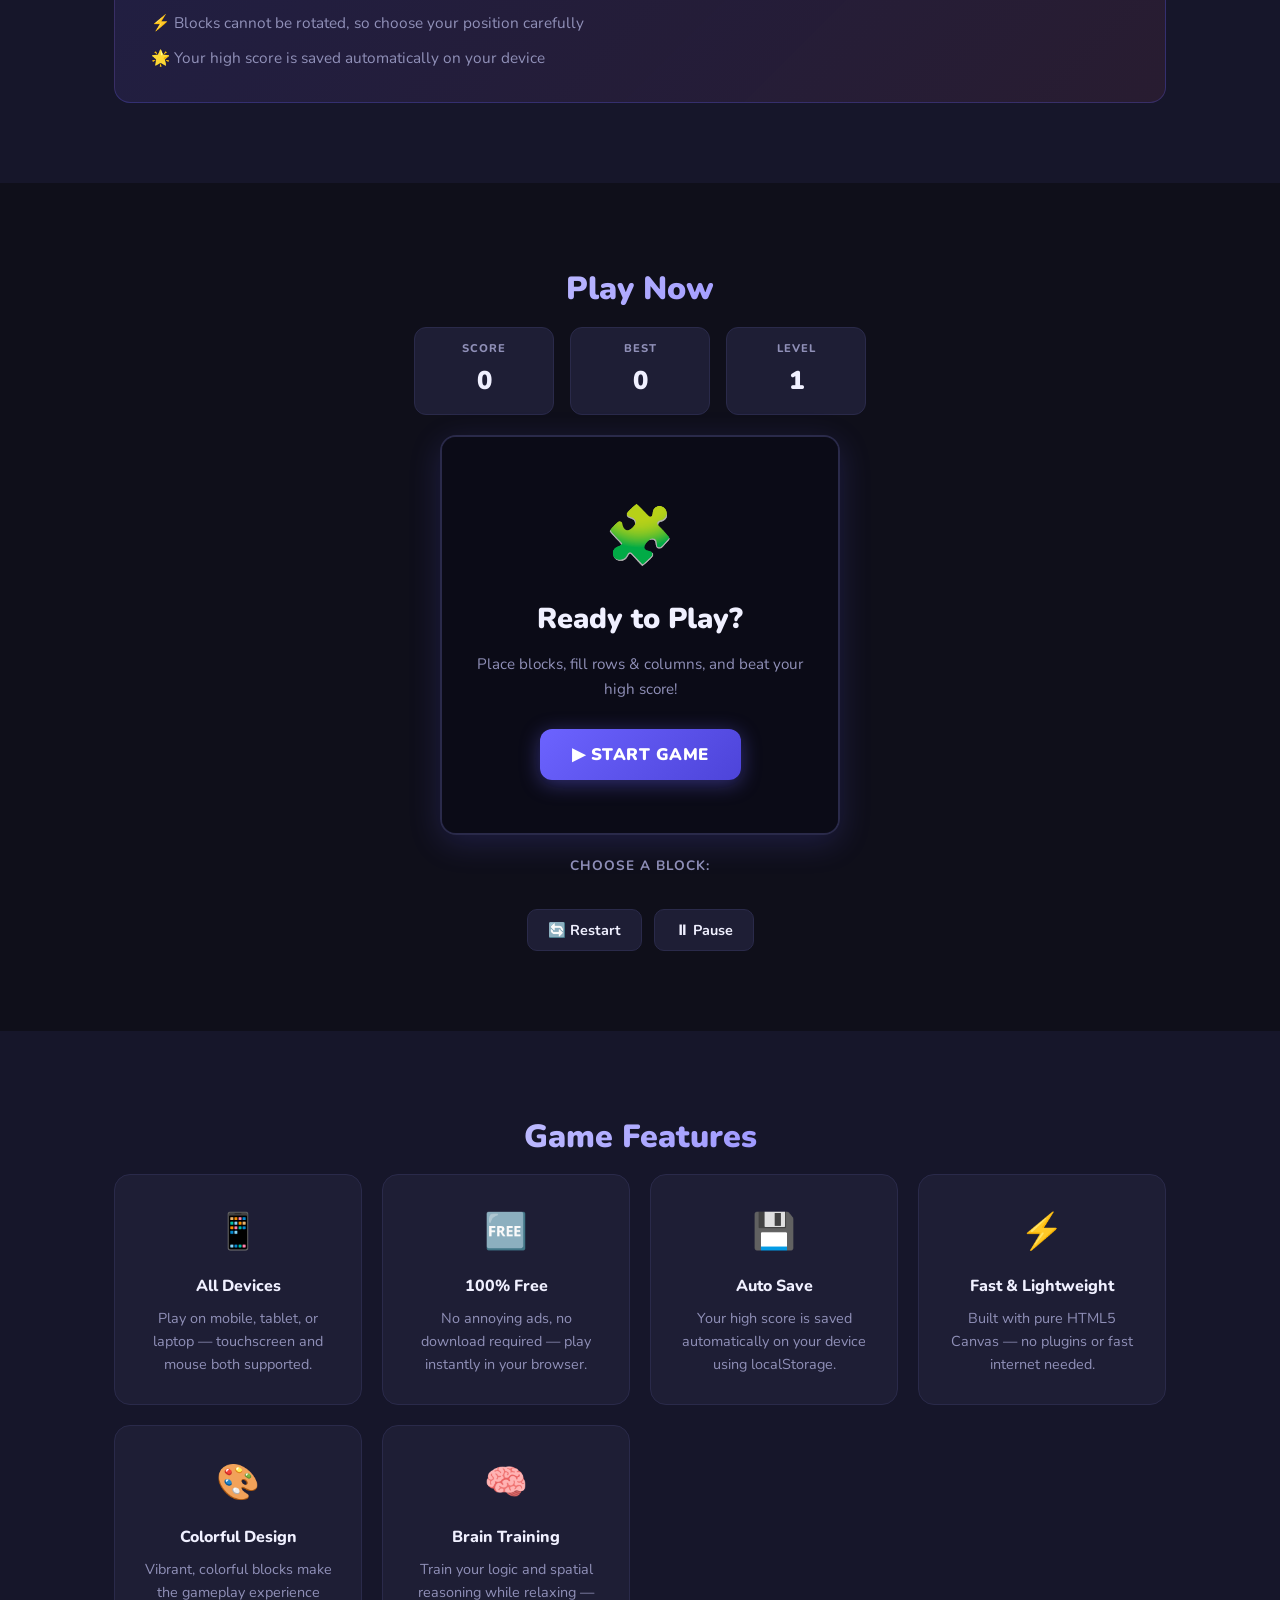
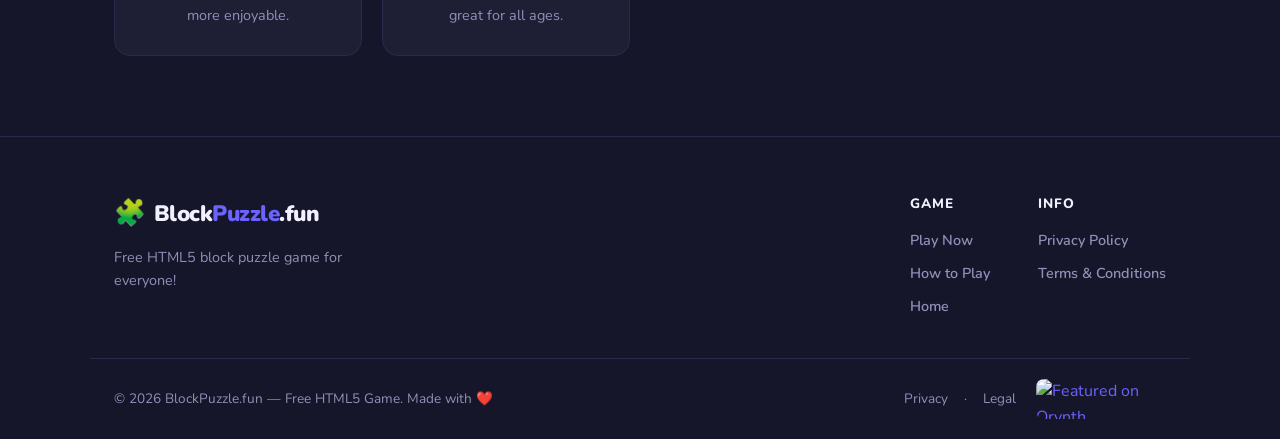
==== commit dcb7e826: "Update copyright year to 2026" ====
--- a/index.html
+++ b/index.html
@@ -264,7 +264,7 @@
         </div>
     </div>
     <div class="footer-bottom">
-        <p>© 2024 BlockPuzzle.fun — Free HTML5 Game. Made with ❤️</p>
+        <p>© 2026 BlockPuzzle.fun — Free HTML5 Game. Made with ❤️</p>
         <div class="footer-bottom-right">
             <p class="footer-legal-links">
                 <a href="privacy.html">Privacy</a> · <a href="legal.html">Legal</a>
--- a/style.css
+++ b/style.css
@@ -429,12 +429,15 @@
     max-width: 1100px; margin: 0 auto; padding: 20px 24px;
     border-top: 1px solid var(--border);
     display: flex; align-items: center; justify-content: space-between;
-    flex-wrap: wrap; gap: 8px;
+    flex-wrap: wrap; gap: 12px;
 }
 .footer-bottom p { color: var(--text-muted); font-size: 0.85rem; }
+.footer-bottom-right { display: flex; align-items: center; gap: 20px; flex-wrap: wrap; }
 .footer-legal-links { display: flex; gap: 16px; }
 .footer-legal-links a { color: var(--text-muted); font-size: 0.85rem; }
 .footer-legal-links a:hover { color: var(--text); }
+.orynth-badge img { opacity: 0.9; transition: opacity 0.2s; }
+.orynth-badge img:hover { opacity: 1; }
 
 /* ===== RESPONSIVE ===== */
 @media (max-width: 900px) {
